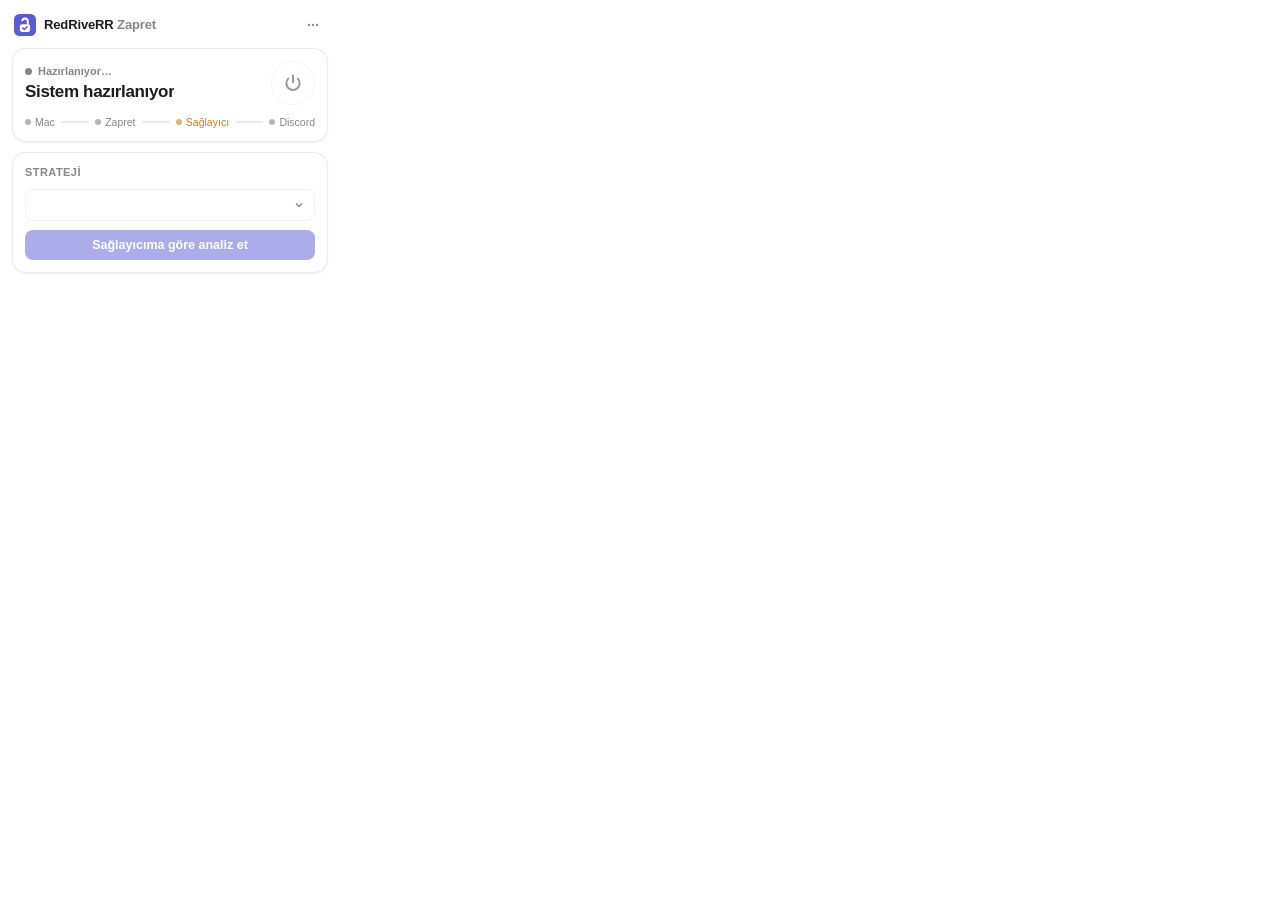
==== macos/Resources/web/index.html @ fc1b88d2 "feat(macos): menü çubuğu uygulaması — kilit simgesinden açılan cam panel, Mac'e özel kompakt arayüz " ====
<!doctype html>
<html lang="tr">
<head>
<meta charset="utf-8">
<meta http-equiv="Content-Security-Policy" content="default-src 'none'; style-src 'self'; script-src 'self'; img-src 'self' data:">
<title>RedRiveRR Zapret</title>
<link rel="stylesheet" href="stil.css">
</head>
<body>
<!-- macOS menü çubuğu paneli. Windows arayüzü ui/web'de; mesaj sözleşmesi uygulama.js başında. -->
<div class="app" id="app">
  <header>
    <div class="marka">
      <svg width="22" height="22" viewBox="0 0 64 64" aria-hidden="true"><rect width="64" height="64" rx="16" fill="var(--accent)"></rect><path d="M40 30 V21 A 8 8 0 0 0 24 21 V18" fill="none" stroke="#FFFFFF" stroke-width="5.5" stroke-linecap="round"></path><rect x="17" y="30" width="30" height="22" rx="6" fill="#FFFFFF"></rect><path d="M26 41 L30 45 L38 37" fill="none" stroke="var(--accent)" stroke-width="4.5" stroke-linecap="round" stroke-linejoin="round"></path></svg>
      <span>RedRiveRR <b>Zapret</b></span>
    </div>
    <button class="ikon" id="menu-ac" aria-label="Menü" aria-haspopup="menu" aria-expanded="false"><svg width="16" height="16" viewBox="0 0 24 24" fill="currentColor" aria-hidden="true"><circle cx="5" cy="12" r="2"></circle><circle cx="12" cy="12" r="2"></circle><circle cx="19" cy="12" r="2"></circle></svg></button>
    <div class="menu" id="menu" role="menu" hidden>
      <button role="menuitem" data-komut="kayitlar">Kayıtları aç</button>
      <button role="menuitem" data-komut="sonuclar">Analiz raporu</button>
      <button role="menuitem" data-komut="github">GitHub sayfası</button>
      <hr>
      <button role="menuitem" data-komut="cikis">Zapret'ten çık</button>
    </div>
  </header>

  <section class="kart kahraman" id="kahraman" data-durum="bekliyor">
    <div class="ust">
      <div class="metin">
        <span class="rozet"><i></i><span id="rozet">Hazırlanıyor…</span></span>
        <h1 id="baslik">Sistem hazırlanıyor</h1>
      </div>
      <button class="guc" id="guc" aria-label="Başlat" disabled><svg width="20" height="20" viewBox="0 0 24 24" fill="none" stroke="currentColor" stroke-width="2.4" stroke-linecap="round" aria-hidden="true"><path d="M12 3v8"></path><path d="M6.3 6.8a8 8 0 1 0 11.4 0"></path></svg></button>
    </div>
    <div class="yol" aria-label="Bağlantı yolu: Mac, Zapret, sağlayıcı, Discord">
      <span>Mac</span><i></i><span>Zapret</span><i></i><span class="saglayici">Sağlayıcı</span><i></i><span>Discord</span>
    </div>
    <p class="aciklama" id="aciklama"></p>
    <button class="ikincil" id="discord-yenile" hidden>Discord'u yeniden başlat</button>
  </section>

  <section class="kart strateji">
    <div class="baslik-satir">
      <h2>Strateji</h2>
      <span class="kucuk" id="zaman"></span>
    </div>
    <label class="secici">
      <select id="sec-strateji" aria-label="Strateji" disabled></select>
      <svg width="12" height="12" viewBox="0 0 24 24" fill="none" stroke="currentColor" stroke-width="2.6" aria-hidden="true"><path d="M6 9l6 6 6-6"></path></svg>
    </label>
    <div class="ilerleme" id="ilerleme" hidden><div><i id="ilerleme-cubuk"></i></div><span id="ilerleme-metin"></span></div>
    <ul class="sonuclar" id="sonuclar" aria-label="Analiz sonuçları"></ul>
    <button class="birincil" id="analiz" disabled>Sağlayıcıma göre analiz et</button>
  </section>

  <div class="bildirim" id="bildirim" role="status" aria-live="polite"></div>
</div>
<script src="uygulama.js"></script>
</body>
</html>
---- macos/Resources/web/stil.css ----
/* RedRiveRR Zapret — macOS menü çubuğu paneli. Arka plan saydam: arkadaki NSVisualEffectView camı verir.
   Renk teması sistemi izler (prefers-color-scheme), cam da sistem görünümünü izler. */
:root{--text:#1D1D1F;--muted:rgba(60,60,67,.62);--card:rgba(255,255,255,.52);--card2:rgba(255,255,255,.38);--line:rgba(0,0,0,.08);
  --hover:rgba(0,0,0,.05);--accent:#5B5BD6;--accentText:#4342B8;--accentTint:rgba(91,91,214,.14);--onAccent:#FFFFFF;
  --ok:#28A06A;--okTint:rgba(40,160,106,.16);--warn:#C98512;--warnTint:rgba(201,133,18,.16);--bad:#D33A45;--badTint:rgba(211,58,69,.14);
  --shadow:0 1px 2px rgba(0,0,0,.06)}
@media (prefers-color-scheme:dark){:root{--text:#F5F5F7;--muted:rgba(235,235,245,.6);--card:rgba(255,255,255,.075);--card2:rgba(255,255,255,.05);
  --line:rgba(255,255,255,.1);--hover:rgba(255,255,255,.07);--accent:#7E80EE;--accentText:#B9BAFA;--accentTint:rgba(126,128,238,.2);--onAccent:#101218;
  --ok:#4CC38A;--okTint:rgba(76,195,138,.18);--warn:#E5A53B;--warnTint:rgba(229,165,59,.18);--bad:#F2555F;--badTint:rgba(242,85,95,.18);--shadow:none}}
*{box-sizing:border-box}
html,body{margin:0;background:transparent;color:var(--text);font:13px/1.35 -apple-system,BlinkMacSystemFont,"SF Pro Text","Helvetica Neue",sans-serif;
  -webkit-font-smoothing:antialiased;-webkit-user-select:none;user-select:none;cursor:default;overflow:hidden}
button,select{font:inherit;color:inherit}
button{cursor:default}
.app{width:340px;padding:12px;display:flex;flex-direction:column;gap:10px;position:relative}
.kart{background:var(--card);border:1px solid var(--line);border-radius:14px;padding:12px;box-shadow:var(--shadow)}
.kucuk{font-size:11px;color:var(--muted)}

/* Başlık */
header{display:flex;align-items:center;justify-content:space-between;padding:0 2px;position:relative}
.marka{display:flex;align-items:center;gap:8px;font-size:13px;font-weight:600;letter-spacing:-.01em}
.marka b{font-weight:600;color:var(--muted)}
.ikon{width:26px;height:26px;border:0;border-radius:8px;background:transparent;color:var(--muted);display:flex;align-items:center;justify-content:center}
.ikon:hover,.ikon[aria-expanded="true"]{background:var(--hover);color:var(--text)}
.menu{position:absolute;right:0;top:30px;z-index:5;min-width:170px;padding:5px;border-radius:10px;background:var(--card);
  -webkit-backdrop-filter:blur(30px) saturate(1.6);backdrop-filter:blur(30px) saturate(1.6);border:1px solid var(--line);box-shadow:0 8px 28px rgba(0,0,0,.22)}
@media (prefers-color-scheme:dark){.menu{background:rgba(40,42,50,.86)}}
@media (prefers-color-scheme:light){.menu{background:rgba(250,250,252,.9)}}
.menu[hidden]{display:none}
.menu button{display:block;width:100%;text-align:left;border:0;background:transparent;padding:6px 9px;border-radius:6px}
.menu button:hover{background:var(--accent);color:#fff}
.menu hr{border:0;border-top:1px solid var(--line);margin:4px 2px}

/* Durum */
.kahraman{display:flex;flex-direction:column;gap:10px;transition:background .25s}
.kahraman[data-durum="aktif"]{background:linear-gradient(135deg,var(--okTint),var(--card) 70%)}
.kahraman[data-durum="hata"]{background:linear-gradient(135deg,var(--badTint),var(--card) 70%)}
.kahraman[data-durum="uyari"]{background:linear-gradient(135deg,var(--warnTint),var(--card) 70%)}
.ust{display:flex;align-items:center;justify-content:space-between;gap:10px}
.metin{min-width:0}
.rozet{display:inline-flex;align-items:center;gap:6px;font-size:11px;font-weight:600;color:var(--muted)}
.rozet i{width:7px;height:7px;border-radius:50%;background:var(--muted)}
[data-durum="aktif"] .rozet{color:var(--ok)} [data-durum="aktif"] .rozet i{background:var(--ok);box-shadow:0 0 0 3px var(--okTint)}
[data-durum="hata"] .rozet{color:var(--bad)} [data-durum="hata"] .rozet i{background:var(--bad)}
[data-durum="bekliyor"] .rozet i{animation:nabiz 1s ease-in-out infinite alternate}
@keyframes nabiz{to{opacity:.25}}
h1{margin:2px 0 0;font-size:17px;font-weight:650;letter-spacing:-.02em;white-space:nowrap;overflow:hidden;text-overflow:ellipsis}
.guc{flex-shrink:0;width:44px;height:44px;border-radius:50%;border:1px solid var(--line);background:var(--card2);color:var(--text);
  display:flex;align-items:center;justify-content:center;transition:transform .12s,background .2s}
.guc:hover:not(:disabled){transform:scale(1.05)}
.guc:active:not(:disabled){transform:scale(.96)}
.guc:disabled{opacity:.45}
[data-durum="aktif"] .guc{background:var(--ok);border-color:transparent;color:#fff;box-shadow:0 4px 14px var(--okTint)}
.yol{display:flex;align-items:center;gap:6px;font-size:10.5px;color:var(--muted)}
.yol span{display:flex;align-items:center;gap:4px;white-space:nowrap}
.yol span::before{content:"";width:6px;height:6px;border-radius:50%;background:currentColor;opacity:.6}
.yol i{flex:1;height:2px;border-radius:1px;background:var(--line)}
.yol .saglayici{color:var(--warn)}
[data-durum="aktif"] .yol{color:var(--text)}
[data-durum="aktif"] .yol span::before{background:var(--ok);opacity:1}
[data-durum="aktif"] .yol i{background:var(--ok);opacity:.7}
[data-durum="aktif"] .yol .saglayici{color:var(--text)}
.aciklama{margin:0;font-size:11.5px;color:var(--muted)}
.aciklama:empty{display:none}

/* Düğmeler */
.birincil,.ikincil{width:100%;height:30px;border-radius:8px;font-weight:600;font-size:12.5px}
.birincil{border:0;background:var(--accent);color:var(--onAccent)}
.birincil:hover:not(:disabled){filter:brightness(1.08)}
.birincil:disabled{opacity:.5}
.ikincil{border:1px solid var(--line);background:var(--card2)}
.ikincil:hover{background:var(--hover)}
.ikincil[hidden],.birincil[hidden]{display:none}

/* Strateji */
.strateji{display:flex;flex-direction:column;gap:9px}
.baslik-satir{display:flex;align-items:baseline;justify-content:space-between}
h2{margin:0;font-size:11px;font-weight:650;text-transform:uppercase;letter-spacing:.04em;color:var(--muted)}
.secici{position:relative;display:block}
.secici select{-webkit-appearance:none;appearance:none;width:100%;height:32px;padding:0 30px 0 10px;border-radius:8px;border:1px solid var(--line);
  background:var(--card2);font-weight:600;font-size:13px;text-overflow:ellipsis}
.secici select:focus{outline:2px solid var(--accentTint);outline-offset:0}
.secici select:disabled{opacity:.6}
.secici svg{position:absolute;right:10px;top:10px;pointer-events:none;color:var(--muted)}
.ilerleme{display:flex;flex-direction:column;gap:5px}
.ilerleme[hidden]{display:none}
.ilerleme div{height:4px;border-radius:2px;background:var(--line);overflow:hidden}
.ilerleme i{display:block;height:100%;width:0;background:var(--accent);border-radius:2px;transition:width .2s}
.ilerleme span{font-size:11px;color:var(--muted)}
.sonuclar{list-style:none;margin:0 -4px;padding:0;display:flex;flex-direction:column;gap:2px}
.sonuclar:empty{display:none}
.sonuclar li{display:flex;align-items:center;gap:8px;padding:5px 6px;border-radius:8px}
.sonuclar li[data-secim]:hover{background:var(--hover)}
.sonuclar li.secili{background:var(--accentTint)}
.sonuclar li.secili .ad{color:var(--accentText)}
.sonuclar .puan{flex-shrink:0;min-width:34px;height:20px;padding:0 6px;border-radius:6px;background:var(--card2);border:1px solid var(--line);
  font-size:11px;font-weight:700;display:flex;align-items:center;justify-content:center}
.sonuclar li.tam .puan{background:var(--okTint);border-color:transparent;color:var(--ok)}
.sonuclar li.calismadi{opacity:.55}
.sonuclar .ad{flex:1;min-width:0;white-space:nowrap;overflow:hidden;text-overflow:ellipsis;font-weight:500}
.sonuclar .ms{flex-shrink:0;font-size:11px;color:var(--muted);font-variant-numeric:tabular-nums}
.sonuclar .tik{flex-shrink:0;width:14px;color:var(--accentText);visibility:hidden}
.sonuclar li.secili .tik{visibility:visible}

/* Bildirim */
.bildirim{position:absolute;left:12px;right:12px;bottom:12px;padding:8px 11px;border-radius:10px;font-size:12px;color:#fff;background:rgba(30,30,36,.92);
  box-shadow:0 6px 20px rgba(0,0,0,.25);opacity:0;transform:translateY(6px);transition:opacity .2s,transform .2s;pointer-events:none}
.bildirim.goster{opacity:1;transform:none}
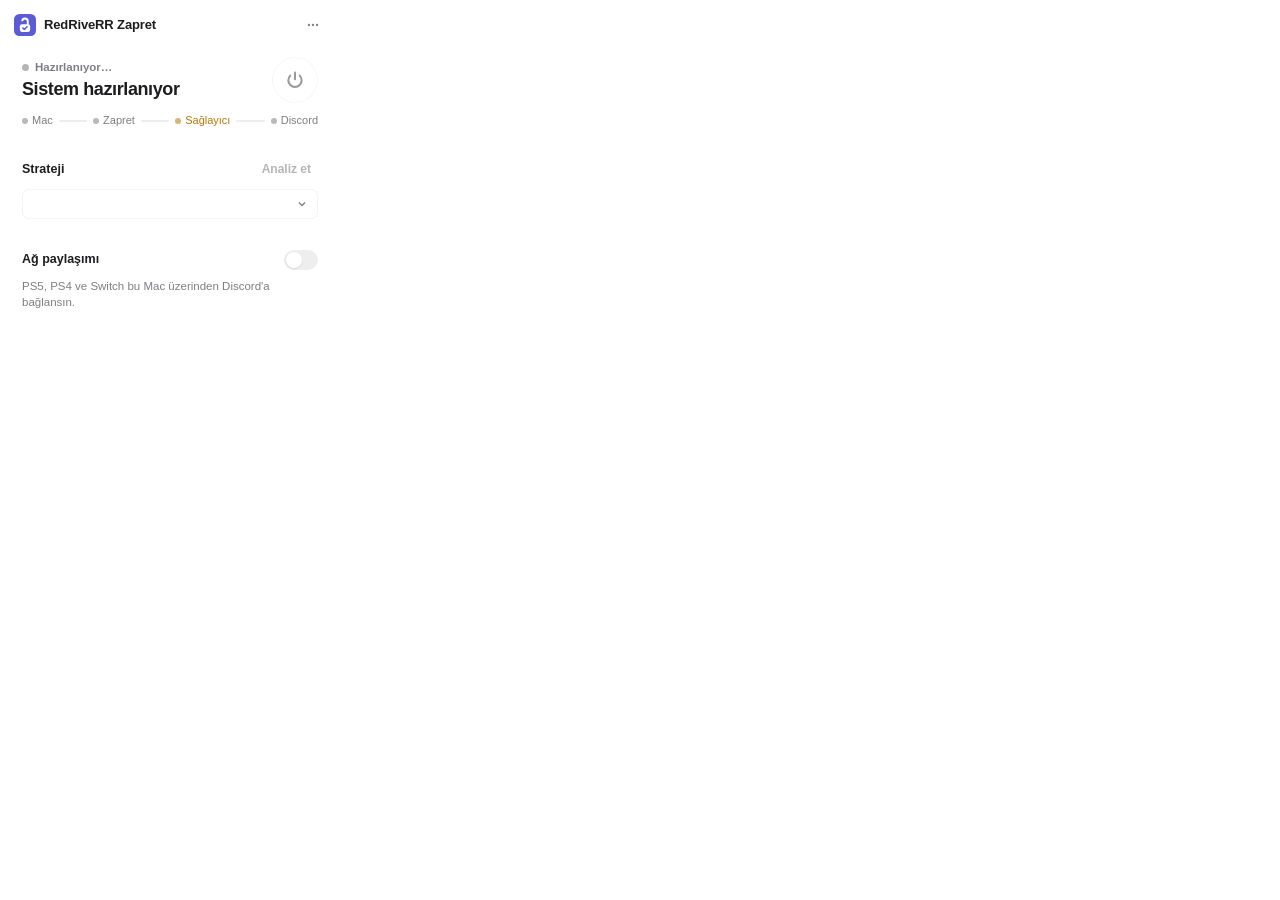
==== commit a88d9042: "feat(macos): panelde ağ paylaşımı (LAN proxy, cihaz adımları, güvenlik duvarı uyarısı) ve kendini gü" ====
--- a/macos/Resources/web/index.html
+++ b/macos/Resources/web/index.html
@@ -12,19 +12,25 @@
   <header>
     <div class="marka">
       <svg width="22" height="22" viewBox="0 0 64 64" aria-hidden="true"><rect width="64" height="64" rx="16" fill="var(--accent)"></rect><path d="M40 30 V21 A 8 8 0 0 0 24 21 V18" fill="none" stroke="#FFFFFF" stroke-width="5.5" stroke-linecap="round"></path><rect x="17" y="30" width="30" height="22" rx="6" fill="#FFFFFF"></rect><path d="M26 41 L30 45 L38 37" fill="none" stroke="var(--accent)" stroke-width="4.5" stroke-linecap="round" stroke-linejoin="round"></path></svg>
-      <span>RedRiveRR <b>Zapret</b></span>
+      <span>RedRiveRR Zapret</span>
     </div>
     <button class="ikon" id="menu-ac" aria-label="Menü" aria-haspopup="menu" aria-expanded="false"><svg width="16" height="16" viewBox="0 0 24 24" fill="currentColor" aria-hidden="true"><circle cx="5" cy="12" r="2"></circle><circle cx="12" cy="12" r="2"></circle><circle cx="19" cy="12" r="2"></circle></svg></button>
     <div class="menu" id="menu" role="menu" hidden>
       <button role="menuitem" data-komut="kayitlar">Kayıtları aç</button>
-      <button role="menuitem" data-komut="sonuclar">Analiz raporu</button>
+      <button role="menuitem" data-komut="sonuclar">Analiz raporunu aç</button>
       <button role="menuitem" data-komut="github">GitHub sayfası</button>
       <hr>
       <button role="menuitem" data-komut="cikis">Zapret'ten çık</button>
+      <p class="surum" id="surum"></p>
     </div>
   </header>
 
-  <section class="kart kahraman" id="kahraman" data-durum="bekliyor">
+  <div class="guncelleme" id="guncelleme" hidden>
+    <span id="guncelleme-metin">Yeni sürüm hazır</span>
+    <button class="metin-dugme" id="guncelle">Güncelle</button>
+  </div>
+
+  <section class="modul kahraman" id="kahraman" data-durum="bekliyor">
     <div class="ust">
       <div class="metin">
         <span class="rozet"><i></i><span id="rozet">Hazırlanıyor…</span></span>
@@ -39,10 +45,10 @@
     <button class="ikincil" id="discord-yenile" hidden>Discord'u yeniden başlat</button>
   </section>
 
-  <section class="kart strateji">
-    <div class="baslik-satir">
+  <section class="modul strateji">
+    <div class="modul-bas">
       <h2>Strateji</h2>
-      <span class="kucuk" id="zaman"></span>
+      <button class="metin-dugme" id="analiz" disabled>Analiz et</button>
     </div>
     <label class="secici">
       <select id="sec-strateji" aria-label="Strateji" disabled></select>
@@ -50,7 +56,34 @@
     </label>
     <div class="ilerleme" id="ilerleme" hidden><div><i id="ilerleme-cubuk"></i></div><span id="ilerleme-metin"></span></div>
     <ul class="sonuclar" id="sonuclar" aria-label="Analiz sonuçları"></ul>
-    <button class="birincil" id="analiz" disabled>Sağlayıcıma göre analiz et</button>
+    <p class="not" id="zaman"></p>
+  </section>
+
+  <section class="modul paylasim" id="paylasim" data-acik="false">
+    <div class="modul-bas">
+      <h2>Ağ paylaşımı</h2>
+      <button class="anahtar" id="paylasim-anahtar" role="switch" aria-checked="false" aria-label="Ağ paylaşımı" disabled><span></span></button>
+    </div>
+    <p class="not" id="paylasim-not">PS5, PS4 ve Switch bu Mac üzerinden Discord'a bağlansın.</p>
+    <div class="paylasim-govde" id="paylasim-govde" hidden>
+      <p class="not">Cihazın ağ ayarında <b>proxy sunucusu</b> olarak gir:</p>
+      <div class="adres">
+        <div><span class="deger" id="paylasim-adres">—</span><span class="not">Port <b id="paylasim-port">8080</b></span></div>
+        <button class="metin-dugme" id="paylasim-kopyala">Kopyala</button>
+      </div>
+      <p class="not" id="paylasim-cihaz">Henüz bağlanan cihaz yok</p>
+      <p class="uyari" id="paylasim-duvar" hidden>macOS güvenlik duvarı açık. Cihaz ilk bağlandığında çıkan pencerede "İzin ver"i seç.</p>
+      <details>
+        <summary>Cihazda nasıl ayarlanır</summary>
+        <dl>
+          <dt>PS5</dt><dd>Ayarlar › Ağ › Ayarlar › İnternet bağlantısını kur › bağlantın › Gelişmiş ayarlar › Proxy sunucusu: Kullan.</dd>
+          <dt>PS4</dt><dd>Ayarlar › Ağ › İnternet bağlantısını kur › Özel › … › Proxy sunucusu: Kullan.</dd>
+          <dt>Switch</dt><dd>Sistem ayarları › İnternet › ağın › Ayarı değiştir › Proxy ayarları: Açık.</dd>
+          <dt>Xbox, TV</dt><dd>Proxy ayarı olmadığı için bu yolla bağlanamaz.</dd>
+        </dl>
+        <p class="not">Mac açık, Zapret çalışıyor ve paylaşım açık olmalı; yoksa cihaz internete çıkamaz. Bilgisayarsız oynarken cihazda proxy'yi kapat.</p>
+      </details>
+    </div>
   </section>
 
   <div class="bildirim" id="bildirim" role="status" aria-live="polite"></div>
--- a/macos/Resources/web/stil.css
+++ b/macos/Resources/web/stil.css
@@ -1,108 +1,135 @@
 /* RedRiveRR Zapret — macOS menü çubuğu paneli. Arka plan saydam: arkadaki NSVisualEffectView camı verir.
-   Renk teması sistemi izler (prefers-color-scheme), cam da sistem görünümünü izler. */
-:root{--text:#1D1D1F;--muted:rgba(60,60,67,.62);--card:rgba(255,255,255,.52);--card2:rgba(255,255,255,.38);--line:rgba(0,0,0,.08);
-  --hover:rgba(0,0,0,.05);--accent:#5B5BD6;--accentText:#4342B8;--accentTint:rgba(91,91,214,.14);--onAccent:#FFFFFF;
-  --ok:#28A06A;--okTint:rgba(40,160,106,.16);--warn:#C98512;--warnTint:rgba(201,133,18,.16);--bad:#D33A45;--badTint:rgba(211,58,69,.14);
-  --shadow:0 1px 2px rgba(0,0,0,.06)}
-@media (prefers-color-scheme:dark){:root{--text:#F5F5F7;--muted:rgba(235,235,245,.6);--card:rgba(255,255,255,.075);--card2:rgba(255,255,255,.05);
-  --line:rgba(255,255,255,.1);--hover:rgba(255,255,255,.07);--accent:#7E80EE;--accentText:#B9BAFA;--accentTint:rgba(126,128,238,.2);--onAccent:#101218;
-  --ok:#4CC38A;--okTint:rgba(76,195,138,.18);--warn:#E5A53B;--warnTint:rgba(229,165,59,.18);--bad:#F2555F;--badTint:rgba(242,85,95,.18);--shadow:none}}
+   Dil: Denetim Merkezi modülleri. Tek vurgu güç düğmesi ve bağlantı yolu; geri kalan sakin. Tema sistemi izler. */
+:root{--text:#1D1D1F;--muted:rgba(60,60,67,.66);--faint:rgba(60,60,67,.38);--module:rgba(255,255,255,.5);--inset:rgba(255,255,255,.62);
+  --line:rgba(0,0,0,.07);--hover:rgba(0,0,0,.045);--accent:#5B5BD6;--accentText:#4644C2;--accentTint:rgba(91,91,214,.13);--onAccent:#FFFFFF;
+  --ok:#24A065;--okTint:rgba(36,160,101,.15);--warn:#B87708;--warnTint:rgba(201,133,18,.14);--bad:#D33A45;--badTint:rgba(211,58,69,.13);
+  --knob:#FFFFFF;--track:rgba(0,0,0,.16)}
+@media (prefers-color-scheme:dark){:root{--text:#F5F5F7;--muted:rgba(235,235,245,.62);--faint:rgba(235,235,245,.34);--module:rgba(255,255,255,.07);
+  --inset:rgba(255,255,255,.08);--line:rgba(255,255,255,.09);--hover:rgba(255,255,255,.065);--accent:#7E80EE;--accentText:#B4B5FA;
+  --accentTint:rgba(126,128,238,.2);--onAccent:#101218;--ok:#3FCB86;--okTint:rgba(63,203,134,.17);--warn:#E5A53B;--warnTint:rgba(229,165,59,.16);
+  --bad:#F2555F;--badTint:rgba(242,85,95,.17);--knob:#F5F5F7;--track:rgba(255,255,255,.2)}}
 *{box-sizing:border-box}
-html,body{margin:0;background:transparent;color:var(--text);font:13px/1.35 -apple-system,BlinkMacSystemFont,"SF Pro Text","Helvetica Neue",sans-serif;
+html,body{margin:0;background:transparent;color:var(--text);font:13px/1.38 -apple-system,BlinkMacSystemFont,"SF Pro Text","Helvetica Neue",sans-serif;
   -webkit-font-smoothing:antialiased;-webkit-user-select:none;user-select:none;cursor:default;overflow:hidden}
-button,select{font:inherit;color:inherit}
-button{cursor:default}
-.app{width:340px;padding:12px;display:flex;flex-direction:column;gap:10px;position:relative}
-.kart{background:var(--card);border:1px solid var(--line);border-radius:14px;padding:12px;box-shadow:var(--shadow)}
-.kucuk{font-size:11px;color:var(--muted)}
+button,select{font:inherit;color:inherit;cursor:default}
+b{font-weight:600}
+:focus-visible{outline:2px solid var(--accent);outline-offset:1px}
+@media (prefers-reduced-motion:reduce){*{transition:none!important;animation:none!important}}
+.app{width:340px;padding:10px 10px 12px;display:flex;flex-direction:column;gap:8px;position:relative}
+.modul{background:var(--module);border-radius:13px;padding:11px 12px;display:flex;flex-direction:column;gap:8px}
+.not{margin:0;font-size:11.5px;color:var(--muted)}
+.not:empty{display:none}
 
 /* Başlık */
-header{display:flex;align-items:center;justify-content:space-between;padding:0 2px;position:relative}
+header{display:flex;align-items:center;justify-content:space-between;padding:2px 4px 0;position:relative}
 .marka{display:flex;align-items:center;gap:8px;font-size:13px;font-weight:600;letter-spacing:-.01em}
-.marka b{font-weight:600;color:var(--muted)}
-.ikon{width:26px;height:26px;border:0;border-radius:8px;background:transparent;color:var(--muted);display:flex;align-items:center;justify-content:center}
+.ikon{width:26px;height:26px;border:0;border-radius:7px;background:transparent;color:var(--muted);display:flex;align-items:center;justify-content:center}
 .ikon:hover,.ikon[aria-expanded="true"]{background:var(--hover);color:var(--text)}
-.menu{position:absolute;right:0;top:30px;z-index:5;min-width:170px;padding:5px;border-radius:10px;background:var(--card);
-  -webkit-backdrop-filter:blur(30px) saturate(1.6);backdrop-filter:blur(30px) saturate(1.6);border:1px solid var(--line);box-shadow:0 8px 28px rgba(0,0,0,.22)}
-@media (prefers-color-scheme:dark){.menu{background:rgba(40,42,50,.86)}}
-@media (prefers-color-scheme:light){.menu{background:rgba(250,250,252,.9)}}
+.menu{position:absolute;right:0;top:30px;z-index:5;min-width:180px;padding:5px;border-radius:10px;border:1px solid var(--line);
+  background:rgba(248,248,250,.94);box-shadow:0 10px 30px rgba(0,0,0,.2)}
+@media (prefers-color-scheme:dark){.menu{background:rgba(44,46,54,.95)}}
 .menu[hidden]{display:none}
-.menu button{display:block;width:100%;text-align:left;border:0;background:transparent;padding:6px 9px;border-radius:6px}
+.menu button{display:block;width:100%;text-align:left;border:0;background:transparent;padding:5px 9px;border-radius:6px}
 .menu button:hover{background:var(--accent);color:#fff}
-.menu hr{border:0;border-top:1px solid var(--line);margin:4px 2px}
+.menu hr{border:0;border-top:1px solid var(--line);margin:4px 3px}
+.surum{margin:4px 9px 2px;font-size:11px;color:var(--faint)}
+
+/* Güncelleme bandı */
+.guncelleme{display:flex;align-items:center;justify-content:space-between;gap:8px;padding:7px 8px 7px 12px;border-radius:11px;
+  background:var(--accentTint);color:var(--accentText);font-size:12px;font-weight:600}
+.guncelleme[hidden]{display:none}
+.guncelleme[data-durum="hata"]{background:var(--badTint);color:var(--bad)}
 
 /* Durum */
-.kahraman{display:flex;flex-direction:column;gap:10px;transition:background .25s}
-.kahraman[data-durum="aktif"]{background:linear-gradient(135deg,var(--okTint),var(--card) 70%)}
-.kahraman[data-durum="hata"]{background:linear-gradient(135deg,var(--badTint),var(--card) 70%)}
-.kahraman[data-durum="uyari"]{background:linear-gradient(135deg,var(--warnTint),var(--card) 70%)}
+.kahraman{gap:10px;transition:background .3s}
+.kahraman[data-durum="aktif"]{background:linear-gradient(140deg,var(--okTint),var(--module) 75%)}
+.kahraman[data-durum="hata"]{background:linear-gradient(140deg,var(--badTint),var(--module) 75%)}
 .ust{display:flex;align-items:center;justify-content:space-between;gap:10px}
 .metin{min-width:0}
-.rozet{display:inline-flex;align-items:center;gap:6px;font-size:11px;font-weight:600;color:var(--muted)}
-.rozet i{width:7px;height:7px;border-radius:50%;background:var(--muted)}
+.rozet{display:inline-flex;align-items:center;gap:6px;font-size:11.5px;font-weight:600;color:var(--muted)}
+.rozet i{width:7px;height:7px;border-radius:50%;background:var(--faint)}
 [data-durum="aktif"] .rozet{color:var(--ok)} [data-durum="aktif"] .rozet i{background:var(--ok);box-shadow:0 0 0 3px var(--okTint)}
 [data-durum="hata"] .rozet{color:var(--bad)} [data-durum="hata"] .rozet i{background:var(--bad)}
 [data-durum="bekliyor"] .rozet i{animation:nabiz 1s ease-in-out infinite alternate}
 @keyframes nabiz{to{opacity:.25}}
-h1{margin:2px 0 0;font-size:17px;font-weight:650;letter-spacing:-.02em;white-space:nowrap;overflow:hidden;text-overflow:ellipsis}
-.guc{flex-shrink:0;width:44px;height:44px;border-radius:50%;border:1px solid var(--line);background:var(--card2);color:var(--text);
-  display:flex;align-items:center;justify-content:center;transition:transform .12s,background .2s}
+h1{margin:1px 0 0;font-size:18px;font-weight:650;letter-spacing:-.022em;white-space:nowrap;overflow:hidden;text-overflow:ellipsis}
+.guc{flex-shrink:0;width:46px;height:46px;border-radius:50%;border:0;background:var(--inset);color:var(--text);
+  display:flex;align-items:center;justify-content:center;box-shadow:inset 0 0 0 1px var(--line);transition:transform .12s,background .25s,box-shadow .25s}
 .guc:hover:not(:disabled){transform:scale(1.05)}
-.guc:active:not(:disabled){transform:scale(.96)}
+.guc:active:not(:disabled){transform:scale(.95)}
 .guc:disabled{opacity:.45}
-[data-durum="aktif"] .guc{background:var(--ok);border-color:transparent;color:#fff;box-shadow:0 4px 14px var(--okTint)}
-.yol{display:flex;align-items:center;gap:6px;font-size:10.5px;color:var(--muted)}
+[data-durum="aktif"] .guc{background:var(--ok);color:#fff;box-shadow:0 4px 16px var(--okTint)}
+.yol{display:flex;align-items:center;gap:6px;font-size:11px;color:var(--muted)}
 .yol span{display:flex;align-items:center;gap:4px;white-space:nowrap}
-.yol span::before{content:"";width:6px;height:6px;border-radius:50%;background:currentColor;opacity:.6}
-.yol i{flex:1;height:2px;border-radius:1px;background:var(--line)}
+.yol span::before{content:"";width:6px;height:6px;border-radius:50%;background:currentColor;opacity:.55}
+.yol i{flex:1;height:2px;border-radius:1px;background:var(--line);background-size:200% 100%}
 .yol .saglayici{color:var(--warn)}
 [data-durum="aktif"] .yol{color:var(--text)}
 [data-durum="aktif"] .yol span::before{background:var(--ok);opacity:1}
-[data-durum="aktif"] .yol i{background:var(--ok);opacity:.7}
+[data-durum="aktif"] .yol i{background-image:linear-gradient(90deg,var(--okTint),var(--ok),var(--okTint));animation:akis 2.4s linear infinite}
 [data-durum="aktif"] .yol .saglayici{color:var(--text)}
+@keyframes akis{from{background-position:100% 0}to{background-position:-100% 0}}
 .aciklama{margin:0;font-size:11.5px;color:var(--muted)}
 .aciklama:empty{display:none}
 
-/* Düğmeler */
-.birincil,.ikincil{width:100%;height:30px;border-radius:8px;font-weight:600;font-size:12.5px}
-.birincil{border:0;background:var(--accent);color:var(--onAccent)}
-.birincil:hover:not(:disabled){filter:brightness(1.08)}
-.birincil:disabled{opacity:.5}
-.ikincil{border:1px solid var(--line);background:var(--card2)}
+/* Düğmeler ve anahtar */
+.ikincil{height:28px;border-radius:7px;border:0;background:var(--inset);box-shadow:inset 0 0 0 1px var(--line);font-weight:600;font-size:12px}
 .ikincil:hover{background:var(--hover)}
-.ikincil[hidden],.birincil[hidden]{display:none}
+.ikincil[hidden]{display:none}
+.metin-dugme{border:0;background:transparent;color:var(--accentText);font-weight:600;font-size:12px;padding:3px 7px;border-radius:6px}
+.metin-dugme:hover:not(:disabled){background:var(--accentTint)}
+.metin-dugme:disabled{color:var(--faint)}
+.guncelleme .metin-dugme{background:var(--accent);color:var(--onAccent);padding:4px 10px}
+.anahtar{width:34px;height:20px;border-radius:10px;border:0;padding:0;background:var(--track);position:relative;transition:background .2s;flex-shrink:0}
+.anahtar span{position:absolute;top:2px;left:2px;width:16px;height:16px;border-radius:50%;background:var(--knob);box-shadow:0 1px 2px rgba(0,0,0,.25);transition:transform .2s}
+.anahtar[aria-checked="true"]{background:var(--ok)}
+.anahtar[aria-checked="true"] span{transform:translateX(14px)}
+.anahtar:disabled{opacity:.4}
+
+/* Modül başlığı */
+.modul-bas{display:flex;align-items:center;justify-content:space-between;min-height:22px}
+h2{margin:0;font-size:12.5px;font-weight:600;color:var(--text)}
 
 /* Strateji */
-.strateji{display:flex;flex-direction:column;gap:9px}
-.baslik-satir{display:flex;align-items:baseline;justify-content:space-between}
-h2{margin:0;font-size:11px;font-weight:650;text-transform:uppercase;letter-spacing:.04em;color:var(--muted)}
 .secici{position:relative;display:block}
-.secici select{-webkit-appearance:none;appearance:none;width:100%;height:32px;padding:0 30px 0 10px;border-radius:8px;border:1px solid var(--line);
-  background:var(--card2);font-weight:600;font-size:13px;text-overflow:ellipsis}
-.secici select:focus{outline:2px solid var(--accentTint);outline-offset:0}
+.secici select{-webkit-appearance:none;appearance:none;width:100%;height:30px;padding:0 28px 0 10px;border-radius:7px;border:0;
+  background:var(--inset);box-shadow:inset 0 0 0 1px var(--line);font-weight:500;font-size:12.5px;text-overflow:ellipsis}
 .secici select:disabled{opacity:.6}
-.secici svg{position:absolute;right:10px;top:10px;pointer-events:none;color:var(--muted)}
+.secici svg{position:absolute;right:10px;top:9px;pointer-events:none;color:var(--muted)}
 .ilerleme{display:flex;flex-direction:column;gap:5px}
 .ilerleme[hidden]{display:none}
 .ilerleme div{height:4px;border-radius:2px;background:var(--line);overflow:hidden}
-.ilerleme i{display:block;height:100%;width:0;background:var(--accent);border-radius:2px;transition:width .2s}
+.ilerleme i{display:block;height:100%;width:0;background:var(--accent);border-radius:2px;transition:width .25s}
 .ilerleme span{font-size:11px;color:var(--muted)}
-.sonuclar{list-style:none;margin:0 -4px;padding:0;display:flex;flex-direction:column;gap:2px}
+.sonuclar{list-style:none;margin:0 -5px;padding:0;display:flex;flex-direction:column}
 .sonuclar:empty{display:none}
-.sonuclar li{display:flex;align-items:center;gap:8px;padding:5px 6px;border-radius:8px}
+.sonuclar li{display:flex;align-items:center;gap:8px;padding:5px;border-radius:7px}
 .sonuclar li[data-secim]:hover{background:var(--hover)}
 .sonuclar li.secili{background:var(--accentTint)}
-.sonuclar li.secili .ad{color:var(--accentText)}
-.sonuclar .puan{flex-shrink:0;min-width:34px;height:20px;padding:0 6px;border-radius:6px;background:var(--card2);border:1px solid var(--line);
-  font-size:11px;font-weight:700;display:flex;align-items:center;justify-content:center}
-.sonuclar li.tam .puan{background:var(--okTint);border-color:transparent;color:var(--ok)}
-.sonuclar li.calismadi{opacity:.55}
-.sonuclar .ad{flex:1;min-width:0;white-space:nowrap;overflow:hidden;text-overflow:ellipsis;font-weight:500}
+.sonuclar .puan{flex-shrink:0;width:30px;font-size:11px;font-weight:700;text-align:center;color:var(--muted);font-variant-numeric:tabular-nums}
+.sonuclar li.tam .puan{color:var(--ok)}
+.sonuclar li.calismadi{opacity:.5}
+.sonuclar .ad{flex:1;min-width:0;font-size:12.5px;display:-webkit-box;-webkit-line-clamp:2;-webkit-box-orient:vertical;overflow:hidden}
+.sonuclar li.secili .ad{color:var(--accentText);font-weight:600}
 .sonuclar .ms{flex-shrink:0;font-size:11px;color:var(--muted);font-variant-numeric:tabular-nums}
-.sonuclar .tik{flex-shrink:0;width:14px;color:var(--accentText);visibility:hidden}
-.sonuclar li.secili .tik{visibility:visible}
+
+/* Paylaşım */
+.paylasim-govde{display:flex;flex-direction:column;gap:8px}
+.paylasim-govde[hidden]{display:none}
+.adres{display:flex;align-items:center;justify-content:space-between;padding:8px 6px 8px 10px;border-radius:8px;background:var(--inset);box-shadow:inset 0 0 0 1px var(--line)}
+.adres div{display:flex;align-items:baseline;gap:8px}
+.deger{font-size:16px;font-weight:650;letter-spacing:-.01em;font-variant-numeric:tabular-nums;-webkit-user-select:text;user-select:text}
+.uyari{margin:0;font-size:11.5px;color:var(--warn)}
+.uyari[hidden]{display:none}
+details summary{font-size:12px;color:var(--accentText);font-weight:600;list-style:none;padding:2px 0}
+details summary::-webkit-details-marker{display:none}
+details summary::before{content:"›";display:inline-block;width:12px;transition:transform .15s}
+details[open] summary::before{transform:rotate(90deg)}
+dl{margin:6px 0;display:grid;grid-template-columns:auto 1fr;gap:4px 10px;font-size:11.5px}
+dt{font-weight:600}
+dd{margin:0;color:var(--muted)}
 
 /* Bildirim */
-.bildirim{position:absolute;left:12px;right:12px;bottom:12px;padding:8px 11px;border-radius:10px;font-size:12px;color:#fff;background:rgba(30,30,36,.92);
+.bildirim{position:absolute;left:10px;right:10px;bottom:12px;padding:8px 11px;border-radius:10px;font-size:12px;color:#fff;background:rgba(28,28,34,.92);
   box-shadow:0 6px 20px rgba(0,0,0,.25);opacity:0;transform:translateY(6px);transition:opacity .2s,transform .2s;pointer-events:none}
 .bildirim.goster{opacity:1;transform:none}
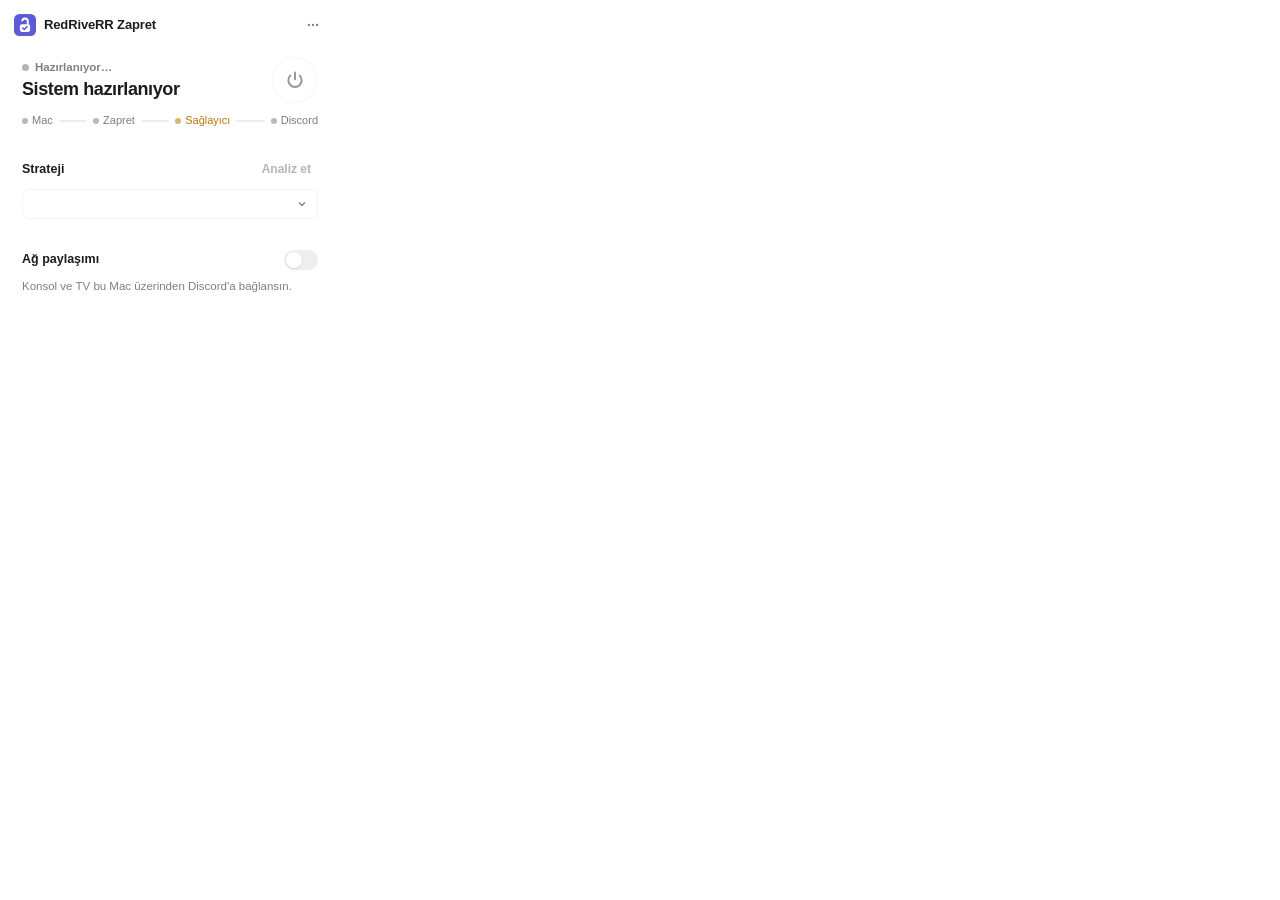
==== commit bba4e3aa: "feat(macos): ağ paylaşımı ağ geçidi yöntemiyle (go-pcap2socks, Windows ile aynı) — PS5 Discord gibi " ====
--- a/macos/Resources/web/index.html
+++ b/macos/Resources/web/index.html
@@ -64,24 +64,39 @@
       <h2>Ağ paylaşımı</h2>
       <button class="anahtar" id="paylasim-anahtar" role="switch" aria-checked="false" aria-label="Ağ paylaşımı" disabled><span></span></button>
     </div>
-    <p class="not" id="paylasim-not">PS5, PS4 ve Switch bu Mac üzerinden Discord'a bağlansın.</p>
+    <p class="not" id="paylasim-not">Konsol ve TV bu Mac üzerinden Discord'a bağlansın.</p>
     <div class="paylasim-govde" id="paylasim-govde" hidden>
-      <p class="not">Cihazın ağ ayarında <b>proxy sunucusu</b> olarak gir:</p>
-      <div class="adres">
-        <div><span class="deger" id="paylasim-adres">—</span><span class="not">Port <b id="paylasim-port">8080</b></span></div>
-        <button class="metin-dugme" id="paylasim-kopyala">Kopyala</button>
+      <div id="gecit-blok">
+        <p class="not">Cihazın ağ ayarında IP'yi <b>elle</b> gir (DHCP değil):</p>
+        <dl class="ayarlar">
+          <dt>IP adresi</dt><dd><span class="deger" id="gecit-ip">—</span><button class="metin-dugme" data-kopyala="gecit-ip">Kopyala</button></dd>
+          <dt>Alt ağ maskesi</dt><dd><span class="deger" id="gecit-maske">—</span><button class="metin-dugme" data-kopyala="gecit-maske">Kopyala</button></dd>
+          <dt>Ağ geçidi</dt><dd><span class="deger" id="gecit-gecit">—</span><button class="metin-dugme" data-kopyala="gecit-gecit">Kopyala</button></dd>
+          <dt>DNS</dt><dd><span class="deger" id="gecit-dns">—</span><button class="metin-dugme" data-kopyala="gecit-dns">Kopyala</button></dd>
+          <dt>MTU</dt><dd><span class="deger" id="gecit-mtu">—</span><button class="metin-dugme" data-kopyala="gecit-mtu">Kopyala</button></dd>
+        </dl>
+        <p class="not">İkinci cihaza IP'nin sonunu değiştirerek ver (.51, .52 …). Proxy ayarı varsa kapat.</p>
+      </div>
+      <div id="proxy-blok" hidden>
+        <p class="not">Cihazın ağ ayarında <b>proxy sunucusu</b> olarak gir:</p>
+        <div class="adres">
+          <div><span class="deger" id="paylasim-adres">—</span><span class="not">Port <b id="paylasim-port">8080</b></span></div>
+          <button class="metin-dugme" id="paylasim-kopyala">Kopyala</button>
+        </div>
       </div>
       <p class="not" id="paylasim-cihaz">Henüz bağlanan cihaz yok</p>
+      <p class="uyari" id="paylasim-kablosuz" hidden>Mac Wi-Fi'de; paylaşım kabloyla daha hızlı ve kararlı.</p>
       <p class="uyari" id="paylasim-duvar" hidden>macOS güvenlik duvarı açık. Cihaz ilk bağlandığında çıkan pencerede "İzin ver"i seç.</p>
       <details>
         <summary>Cihazda nasıl ayarlanır</summary>
-        <dl>
-          <dt>PS5</dt><dd>Ayarlar › Ağ › Ayarlar › İnternet bağlantısını kur › bağlantın › Gelişmiş ayarlar › Proxy sunucusu: Kullan.</dd>
-          <dt>PS4</dt><dd>Ayarlar › Ağ › İnternet bağlantısını kur › Özel › … › Proxy sunucusu: Kullan.</dd>
-          <dt>Switch</dt><dd>Sistem ayarları › İnternet › ağın › Ayarı değiştir › Proxy ayarları: Açık.</dd>
-          <dt>Xbox, TV</dt><dd>Proxy ayarı olmadığı için bu yolla bağlanamaz.</dd>
+        <dl class="adimlar">
+          <dt>PS5</dt><dd>Ayarlar › Ağ › Ayarlar › İnternet bağlantısını kur › bağlantın › Gelişmiş ayarlar: IP ayarları Manuel (yukarıdaki değerler), MTU Manuel, Proxy kullanma.</dd>
+          <dt>PS4</dt><dd>Ayarlar › Ağ › İnternet bağlantısını kur › Özel: IP Manuel, DNS Manuel, MTU Manuel, Proxy kullanma.</dd>
+          <dt>Xbox</dt><dd>Ayarlar › Genel › Ağ ayarları › Gelişmiş ayarlar: IP ayarları El ile, DNS El ile.</dd>
+          <dt>Switch</dt><dd>Sistem ayarları › İnternet › ağın › Ayarı değiştir: IP Manuel, DNS Manuel, MTU.</dd>
+          <dt>TV</dt><dd>Ağ ayarları › IP ayarları Statik/Manuel (aynı değerler).</dd>
         </dl>
-        <p class="not">Mac açık, Zapret çalışıyor ve paylaşım açık olmalı; yoksa cihaz internete çıkamaz. Bilgisayarsız oynarken cihazda proxy'yi kapat.</p>
+        <p class="not">Mac açık, Zapret çalışıyor ve paylaşım açık olmalı; yoksa cihaz internete çıkamaz. Bilgisayarsız oynarken cihazda IP'yi Otomatik'e döndür.</p>
       </details>
     </div>
   </section>
--- a/macos/Resources/web/stil.css
+++ b/macos/Resources/web/stil.css
@@ -10,7 +10,12 @@
   --bad:#F2555F;--badTint:rgba(242,85,95,.17);--knob:#F5F5F7;--track:rgba(255,255,255,.2)}}
 *{box-sizing:border-box}
 html,body{margin:0;background:transparent;color:var(--text);font:13px/1.38 -apple-system,BlinkMacSystemFont,"SF Pro Text","Helvetica Neue",sans-serif;
-  -webkit-font-smoothing:antialiased;-webkit-user-select:none;user-select:none;cursor:default;overflow:hidden}
+  -webkit-font-smoothing:antialiased;-webkit-user-select:none;user-select:none;cursor:default}
+/* Panel ekran yüksekliğiyle sınırlı; içerik uzunsa sayfa kayar (yatay asla). */
+html,body{height:100%;overflow-x:hidden}
+body{overflow-y:auto}
+body::-webkit-scrollbar{width:6px}
+body::-webkit-scrollbar-thumb{background:var(--track);border-radius:3px}
 button,select{font:inherit;color:inherit;cursor:default}
 b{font-weight:600}
 :focus-visible{outline:2px solid var(--accent);outline-offset:1px}
@@ -121,15 +126,22 @@
 .deger{font-size:16px;font-weight:650;letter-spacing:-.01em;font-variant-numeric:tabular-nums;-webkit-user-select:text;user-select:text}
 .uyari{margin:0;font-size:11.5px;color:var(--warn)}
 .uyari[hidden]{display:none}
+.ayarlar{margin:0;display:grid;grid-template-columns:auto 1fr;gap:2px 10px;align-items:center;padding:6px 6px 6px 10px;border-radius:8px;
+  background:var(--inset);box-shadow:inset 0 0 0 1px var(--line)}
+.ayarlar dt{font-size:11.5px;font-weight:500;color:var(--muted)}
+.ayarlar dd{margin:0;display:flex;align-items:center;justify-content:space-between;color:var(--text)}
+.ayarlar .deger{font-size:13px}
+#gecit-blok,#proxy-blok{display:flex;flex-direction:column;gap:6px}
+#gecit-blok[hidden],#proxy-blok[hidden]{display:none}
 details summary{font-size:12px;color:var(--accentText);font-weight:600;list-style:none;padding:2px 0}
 details summary::-webkit-details-marker{display:none}
 details summary::before{content:"›";display:inline-block;width:12px;transition:transform .15s}
 details[open] summary::before{transform:rotate(90deg)}
-dl{margin:6px 0;display:grid;grid-template-columns:auto 1fr;gap:4px 10px;font-size:11.5px}
-dt{font-weight:600}
-dd{margin:0;color:var(--muted)}
+dl.adimlar{margin:6px 0;display:grid;grid-template-columns:auto 1fr;gap:4px 10px;font-size:11.5px}
+.adimlar dt{font-weight:600}
+.adimlar dd{margin:0;color:var(--muted)}
 
 /* Bildirim */
-.bildirim{position:absolute;left:10px;right:10px;bottom:12px;padding:8px 11px;border-radius:10px;font-size:12px;color:#fff;background:rgba(28,28,34,.92);
+.bildirim{position:fixed;left:10px;right:10px;bottom:12px;padding:8px 11px;border-radius:10px;font-size:12px;color:#fff;background:rgba(28,28,34,.92);
   box-shadow:0 6px 20px rgba(0,0,0,.25);opacity:0;transform:translateY(6px);transition:opacity .2s,transform .2s;pointer-events:none}
 .bildirim.goster{opacity:1;transform:none}
